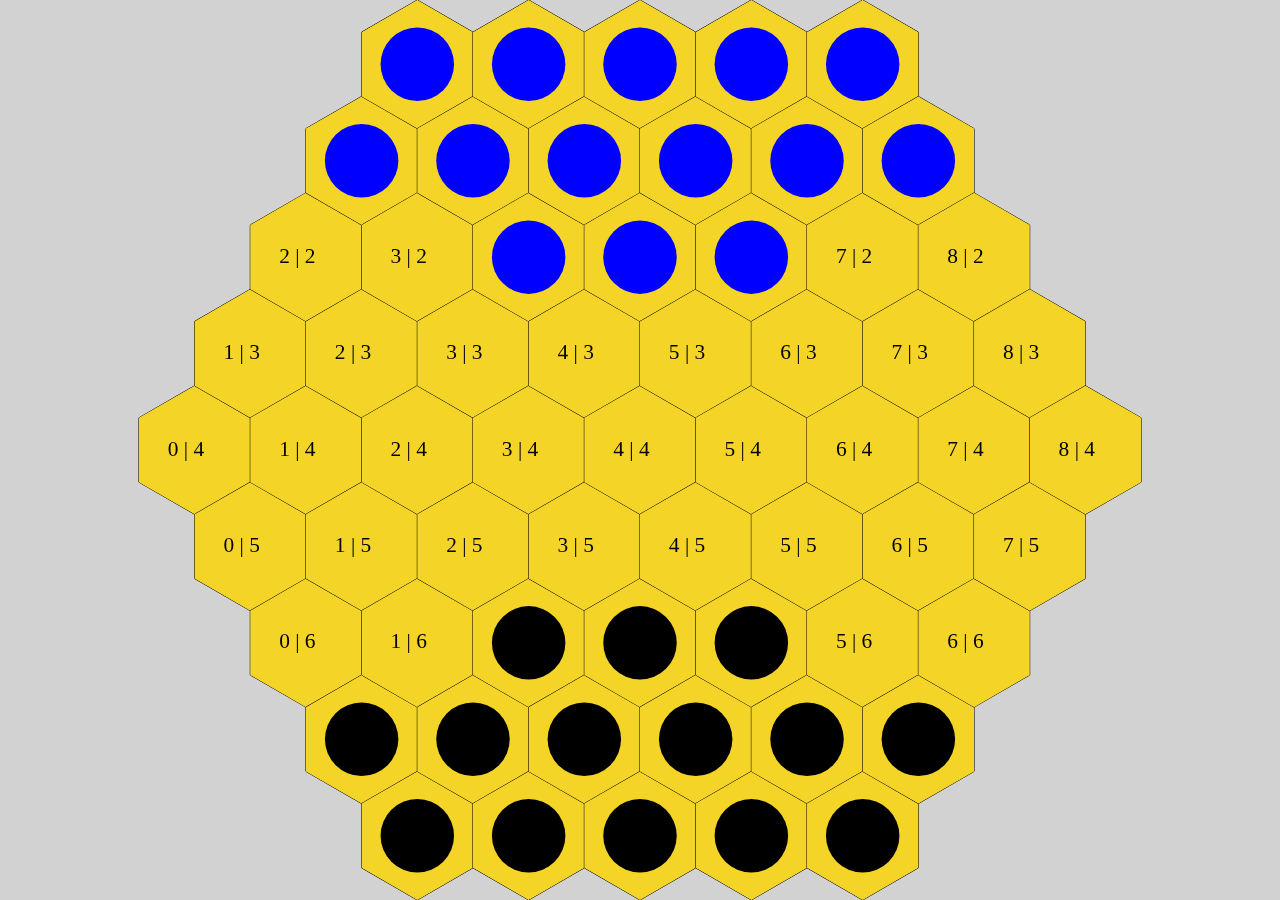
==== index.html @ 752ad359 "first" ====
<!DOCTYPE html>
<html lang="en">

<head>
    <meta charset="UTF-8">
    <meta http-equiv="X-UA-Compatible" content="IE=edge">
    <meta name="viewport" content="width=device-width, initial-scale=1.0">
    <title>Editeur de map</title>
    <link rel="stylesheet" href="/assets/css/style.css">
    <link rel="stylesheet" href="/assets/modal/style.css">
</head>

<body oncontextmenu="return false;">
    <div class="main-title">
        <!-- <h1>Editeur de map</h1> -->
    </div>

    <div class="game-content">
        <canvas id="gameCanvas"></canvas>
    </div>

    <script src="/assets/modal/js/modal.js"></script>

    <script src="/assets/js/MouseControl.js"></script>
    <script src="/assets/js/TouchControl.js"></script>

    <script src="/assets/js/Game/GameBase.js"></script>
    <script src="/assets/js/Game/Game.js"></script>

    <script src="/assets/js/script.js"></script>
    <script src="/assets/js/event.js"></script>
</body>

</html>
---- assets/css/style.css ----
body {
    background-color: #dddddd;
    font-family: 'Trebuchet MS', 'Lucida Sans Unicode', 'Lucida Grande', 'Lucida Sans', Arial, sans-serif;
}

canvas {
    background-color: transparent;
    /* background-color: #50e42b; */
}

.main-title {
    /* margin: auto; */
    position: fixed;
    z-index: 1;
    top: 0;
    margin: 0;
    padding: 0;
    display: flex;
    width: 100%;
    justify-content: center;
    font-size: 20px;
}

.main-title * {
    margin: 2px;
    padding: 0;
}

.svg-icon {
    width: 50px;
    height: 50px;
    /* display: block; */
    transition-duration: 0.7s;
}

.svg-icon:hover {
    transition-duration: 0.2s;
    transition-timing-function: ease-in-out;
    /* transform: rotate(60deg); */
    transform: translate(-6px) rotate(5deg);
}

.svg-icon:hover path {
    fill: blue;
}

.svg-icon:active path {
    fill: red;
}

.info-tab {
    position: fixed;
    right: 0;
    top: 0;
    max-width: 50%;
    padding: 20px;
    border: black 2px solid;
    border-bottom-left-radius: 25px;
    background-color: #f1f1f1;
    border-right: none;
    border-top: none;
    z-index: 1;
}

.content-info {
    display: none;
}

.setting-tab {
    position: fixed;
    left: 0;
    top: 0;
    max-width: 50%;
    padding: 20px;
    border: black 2px solid;
    border-bottom-right-radius: 25px;
    background-color: #f1f1f1;
    border-left: none;
    border-top: none;
    z-index: 1;
}

.info {
    font-weight: bold;
    font-size: 20px;
}

#message-content {
    /* margin-top: 5px; */
    height: 150px;
    width: 100%;
    overflow: auto;
    border: 1px rgb(118, 118, 118) solid;
    display: flex;
    flex-direction: column;
    justify-content: flex-start;
}

.message {
    border-radius: 5px;
    padding: 10px;
    margin: 5px;
    width: 60%;
    overflow-wrap: break-word;
}

.myMessage {
    background-color: blue;
    color: white;
    /* margin-left: 35%; */
    align-self: flex-end;
}

.otherMessage {
    background-color: orange;
    color: white;
}

.player-content {
    margin-top: 5px;
    height: max-content;
    max-height: 100px;
    width: 100%;
    overflow: auto;
    border: 1px rgb(118, 118, 118) solid;
}

.game-content {
    position: fixed;
    /* background-color: #59accf; */
    width: 100%;
    height: 100%;
    left: 0%;
    bottom: 0%;
}

.tooltip {
    position: relative;
}

.tooltip .tooltip-text {
    left: 30px;
    visibility: hidden;
    position: absolute;
    z-index: 1;
    width: max-content;
    background-color: rgb(222, 222, 222);
    color: black;
    border: 1px solid black;
    text-align: left;
    padding: 5px 5px;
    border-radius: 6px;
}

.tooltip:hover .tooltip-text {
    visibility: visible;
}

.disconnected {
    background-color: red;
    color: white;
    border-radius: 5px;
    padding: 3px;
}

.connected {
    background-color: green;
    color: white;
    border-radius: 5px;
    padding: 3px;
}

.informal {
    background-color: grey;
    color: black;
    border-radius: 5px;
    padding: 3px;
}

.close-button {
    background-color: red;
    border-radius: 20%;
    color: white;
    padding: 5px 10px;
    border: none;
}

.close-button:active {
    background-color: white;
    color: red;
    border: red 1px solid;
}

.primary {
    background-color: rgb(85, 85, 233);
    border-radius: 5%;
    color: white;
    padding: 5px 10px;
    border: none;
}

.primary:active {
    background-color: white;
    color: rgb(85, 85, 233);
    border: 1px rgb(85, 85, 233) solid;
}

.second {
    background-color: white;
    border-radius: 5%;
    color: green;
    padding: 5px 10px;
    border: 1px green solid;
}

.second:active {
    background-color: green;
    color: white;
}
---- assets/modal/style.css ----
.modal {
    position: fixed;
    display: none;
    z-index: 2;
}

.modal-back {
    position: fixed;
    top: 0;
    left: 0;
    right: 0;
    bottom: 0;
    background: rgba(0, 0, 0, .25)
}

.modal-title,
.modal-footer,
.modal-header {
    display: flex;
    justify-content: space-between;
}

.modal-container {
    position: fixed;
    top: 50%;
    left: 50%;
    padding-right: 25px;
    padding-left: 25px;
    padding-bottom: 25px;
    padding-top: 25px;
    border-radius: 25px;
    background: white;
    transform: translate(-50%, -50%);
}


/* .modal-container {
    background: white;
    position: fixed;
    top: 25vh;
    left: 25vw;
    padding: 25px;
    border-radius: 25px;
    width: 50vw;
    height: 50vh;
} */
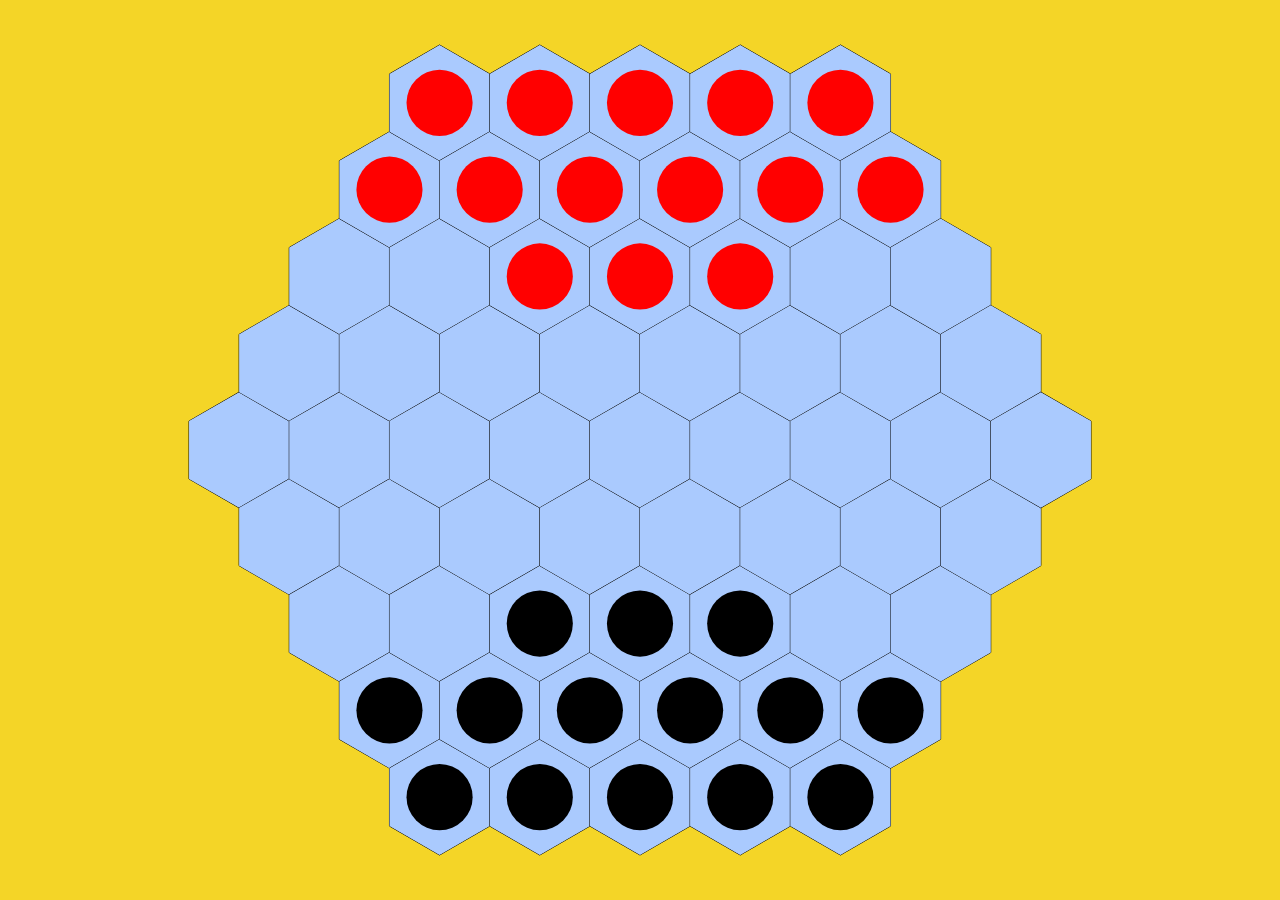
==== commit 2be5c63b: "version alpha" ====
--- a/index.html
+++ b/index.html
@@ -19,6 +19,8 @@
         <canvas id="gameCanvas"></canvas>
     </div>
 
+    <script src="assets/js/Abalone.js"></script>
+
     <script src="/assets/modal/js/modal.js"></script>
 
     <script src="/assets/js/MouseControl.js"></script>
